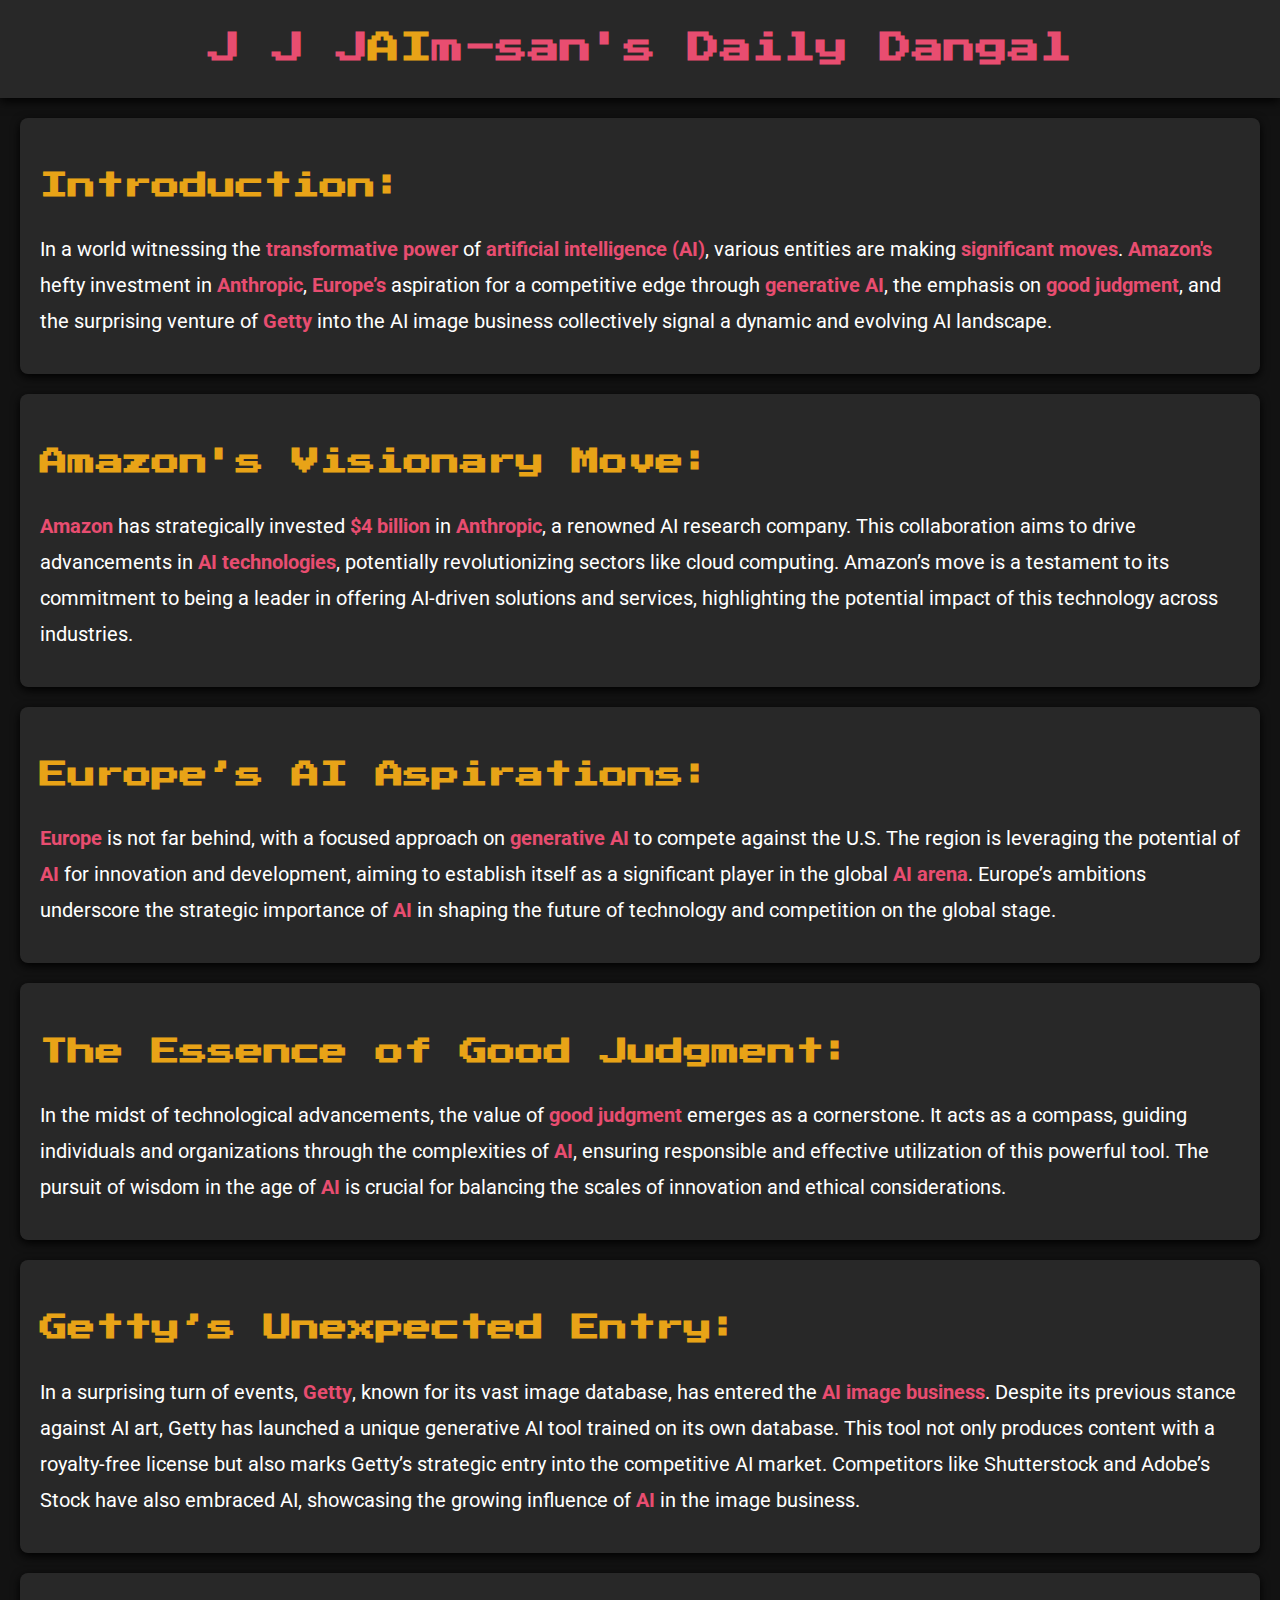
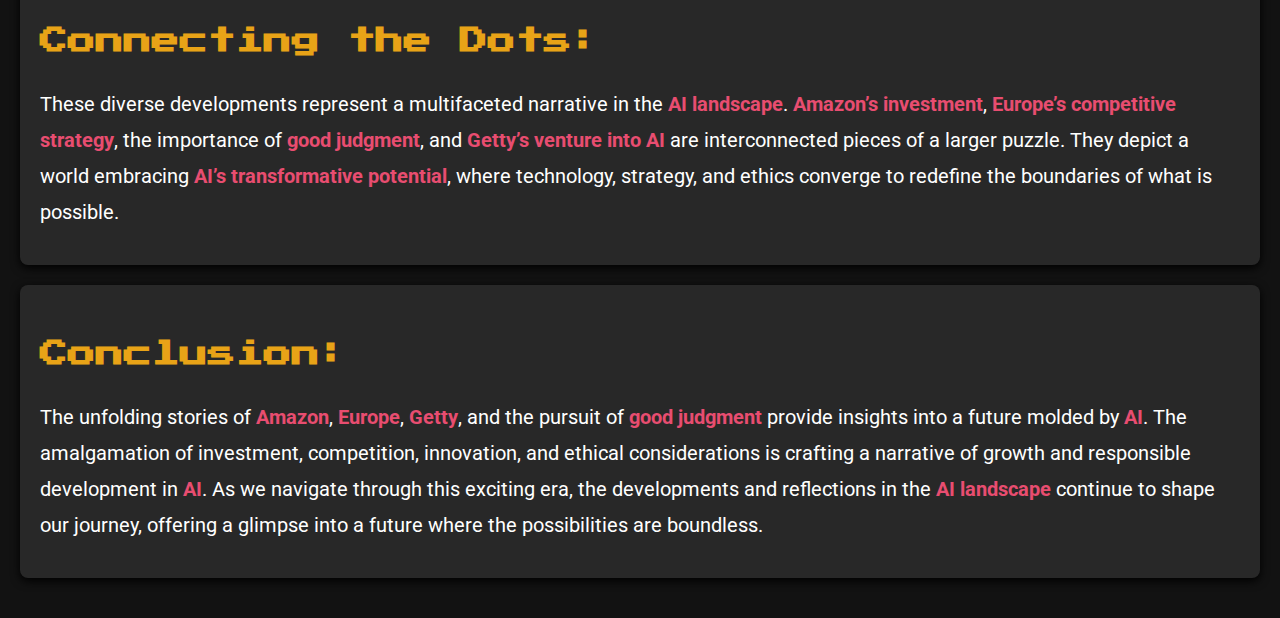
==== newsHour.html @ 9585af48 "Create newsHour.html" ====
<!DOCTYPE html>
<html lang="en">
<head>
    <meta charset="UTF-8">
    <meta name="viewport" content="width=device-width, initial-scale=1.0">
    <title>J J JAIm-san's AI News Universe</title>
    <link href="https://fonts.googleapis.com/css2?family=Roboto:wght@400;700&display=swap" rel="stylesheet">
    <style>
        @import url('https://fonts.googleapis.com/css2?family=Press+Start+2P&display=swap');

        body {
            font-family: 'Roboto', sans-serif;
            margin: 0;
            padding: 0;
            background-color: #121212;
            color: #FFFFFF;
            line-height: 1.8;
            overflow-x: hidden;
        }
        header {
            padding: 20px;
            text-align: center;
            background: #282828;
            box-shadow: 0px 3px 10px #000;
        }
        header h1 {
            margin: 0;
            color: #E84D70;
            font-family: 'Press Start 2P', cursive;
            animation: colorChange 10s infinite;
        }
        header h1 span {
            color: #E8A317;
            font-weight: bold;
        }
        @keyframes colorChange {
            0% { color: #E84D70; }
            25% { color: #E8A317; }
            50% { color: #70E887; }
            75% { color: #7087E8; }
            100% { color: #E84D70; }
        }
        .container {
            padding: 20px;
            animation: fadeIn 2s;
        }
        @keyframes fadeIn {
            from { opacity: 0; }
            to { opacity: 1; }
        }
        .news-segment {
            background: #282828;
            margin-bottom: 20px;
            padding: 20px;
            border-radius: 8px;
            box-shadow: 0px 3px 10px #000;
            position: relative;
        }
        .news-title {
            font-size: 28px;
            margin-bottom: 10px;
            color: #E8A317;
            font-family: 'Press Start 2P', cursive;
            animation: titleColorChange 10s infinite;
        }
        @keyframes titleColorChange {
            0% { color: #E8A317; }
            25% { color: #E84D70; }
            50% { color: #7087E8; }
            75% { color: #70E887; }
            100% { color: #E8A317; }
        }
        .news-content p {
            margin-bottom: 15px;
            font-size: 20px;
        }
        .highlight {
            color: #E84D70;
            font-weight: bold;
        }
        .quote {
            border-left: 3px solid #E8A317;
            padding-left: 10px;
            font-style: italic;
        }
    </style>
</head>
<body>
    <header>
        <h1>J J J<span>AI</span>m-san's Daily Dangal</h1>
    </header>
    <div class="container">
        <div class="news-segment">
            <h2 class="news-title">Introduction:</h2>
            <div class="news-content">
                <p>In a world witnessing the <span class="highlight">transformative power</span> of <span class="highlight">artificial intelligence (AI)</span>, various entities are making <span class="highlight">significant moves</span>. <span class="highlight">Amazon's</span> hefty investment in <span class="highlight">Anthropic</span>, <span class="highlight">Europe’s</span> aspiration for a competitive edge through <span class="highlight">generative AI</span>, the emphasis on <span class="highlight">good judgment</span>, and the surprising venture of <span class="highlight">Getty</span> into the AI image business collectively signal a dynamic and evolving AI landscape.</p>
            </div>
        </div>
        <div class="news-segment">
            <h2 class="news-title">Amazon's Visionary Move:</h2>
            <div class="news-content">
                <p><span class="highlight">Amazon</span> has strategically invested <span class="highlight">$4 billion</span> in <span class="highlight">Anthropic</span>, a renowned AI research company. This collaboration aims to drive advancements in <span class="highlight">AI technologies</span>, potentially revolutionizing sectors like cloud computing. Amazon’s move is a testament to its commitment to being a leader in offering AI-driven solutions and services, highlighting the potential impact of this technology across industries.</p>
            </div>
        </div>
        <div class="news-segment">
            <h2 class="news-title">Europe’s AI Aspirations:</h2>
            <div class="news-content">
                <p><span class="highlight">Europe</span> is not far behind, with a focused approach on <span class="highlight">generative AI</span> to compete against the U.S. The region is leveraging the potential of <span class="highlight">AI</span> for innovation and development, aiming to establish itself as a significant player in the global <span class="highlight">AI arena</span>. Europe’s ambitions underscore the strategic importance of <span class="highlight">AI</span> in shaping the future of technology and competition on the global stage.</p>
            </div>
        </div>
        <div class="news-segment">
            <h2 class="news-title">The Essence of Good Judgment:</h2>
            <div class="news-content">
                <p>In the midst of technological advancements, the value of <span class="highlight">good judgment</span> emerges as a cornerstone. It acts as a compass, guiding individuals and organizations through the complexities of <span class="highlight">AI</span>, ensuring responsible and effective utilization of this powerful tool. The pursuit of wisdom in the age of <span class="highlight">AI</span> is crucial for balancing the scales of innovation and ethical considerations.</p>
            </div>
        </div>
        <div class="news-segment">
            <h2 class="news-title">Getty’s Unexpected Entry:</h2>
            <div class="news-content">
                <p>In a surprising turn of events, <span class="highlight">Getty</span>, known for its vast image database, has entered the <span class="highlight">AI image business</span>. Despite its previous stance against AI art, Getty has launched a unique generative AI tool trained on its own database. This tool not only produces content with a royalty-free license but also marks Getty’s strategic entry into the competitive AI market. Competitors like Shutterstock and Adobe’s Stock have also embraced AI, showcasing the growing influence of <span class="highlight">AI</span> in the image business.</p>
            </div>
        </div>
        <div class="news-segment">
            <h2 class="news-title">Connecting the Dots:</h2>
            <div class="news-content">
                <p>These diverse developments represent a multifaceted narrative in the <span class="highlight">AI landscape</span>. <span class="highlight">Amazon’s investment</span>, <span class="highlight">Europe’s competitive strategy</span>, the importance of <span class="highlight">good judgment</span>, and <span class="highlight">Getty’s venture into AI</span> are interconnected pieces of a larger puzzle. They depict a world embracing <span class="highlight">AI’s transformative potential</span>, where technology, strategy, and ethics converge to redefine the boundaries of what is possible.</p>
            </div>
        </div>
        <div class="news-segment">
            <h2 class="news-title">Conclusion:</h2>
            <div class="news-content">
                <p>The unfolding stories of <span class="highlight">Amazon</span>, <span class="highlight">Europe</span>, <span class="highlight">Getty</span>, and the pursuit of <span class="highlight">good judgment</span> provide insights into a future molded by <span class="highlight">AI</span>. The amalgamation of investment, competition, innovation, and ethical considerations is crafting a narrative of growth and responsible development in <span class="highlight">AI</span>. As we navigate through this exciting era, the developments and reflections in the <span class="highlight">AI landscape</span> continue to shape our journey, offering a glimpse into a future where the possibilities are boundless.</p>
            </div>
        </div>
    </div>
</body>
</html>
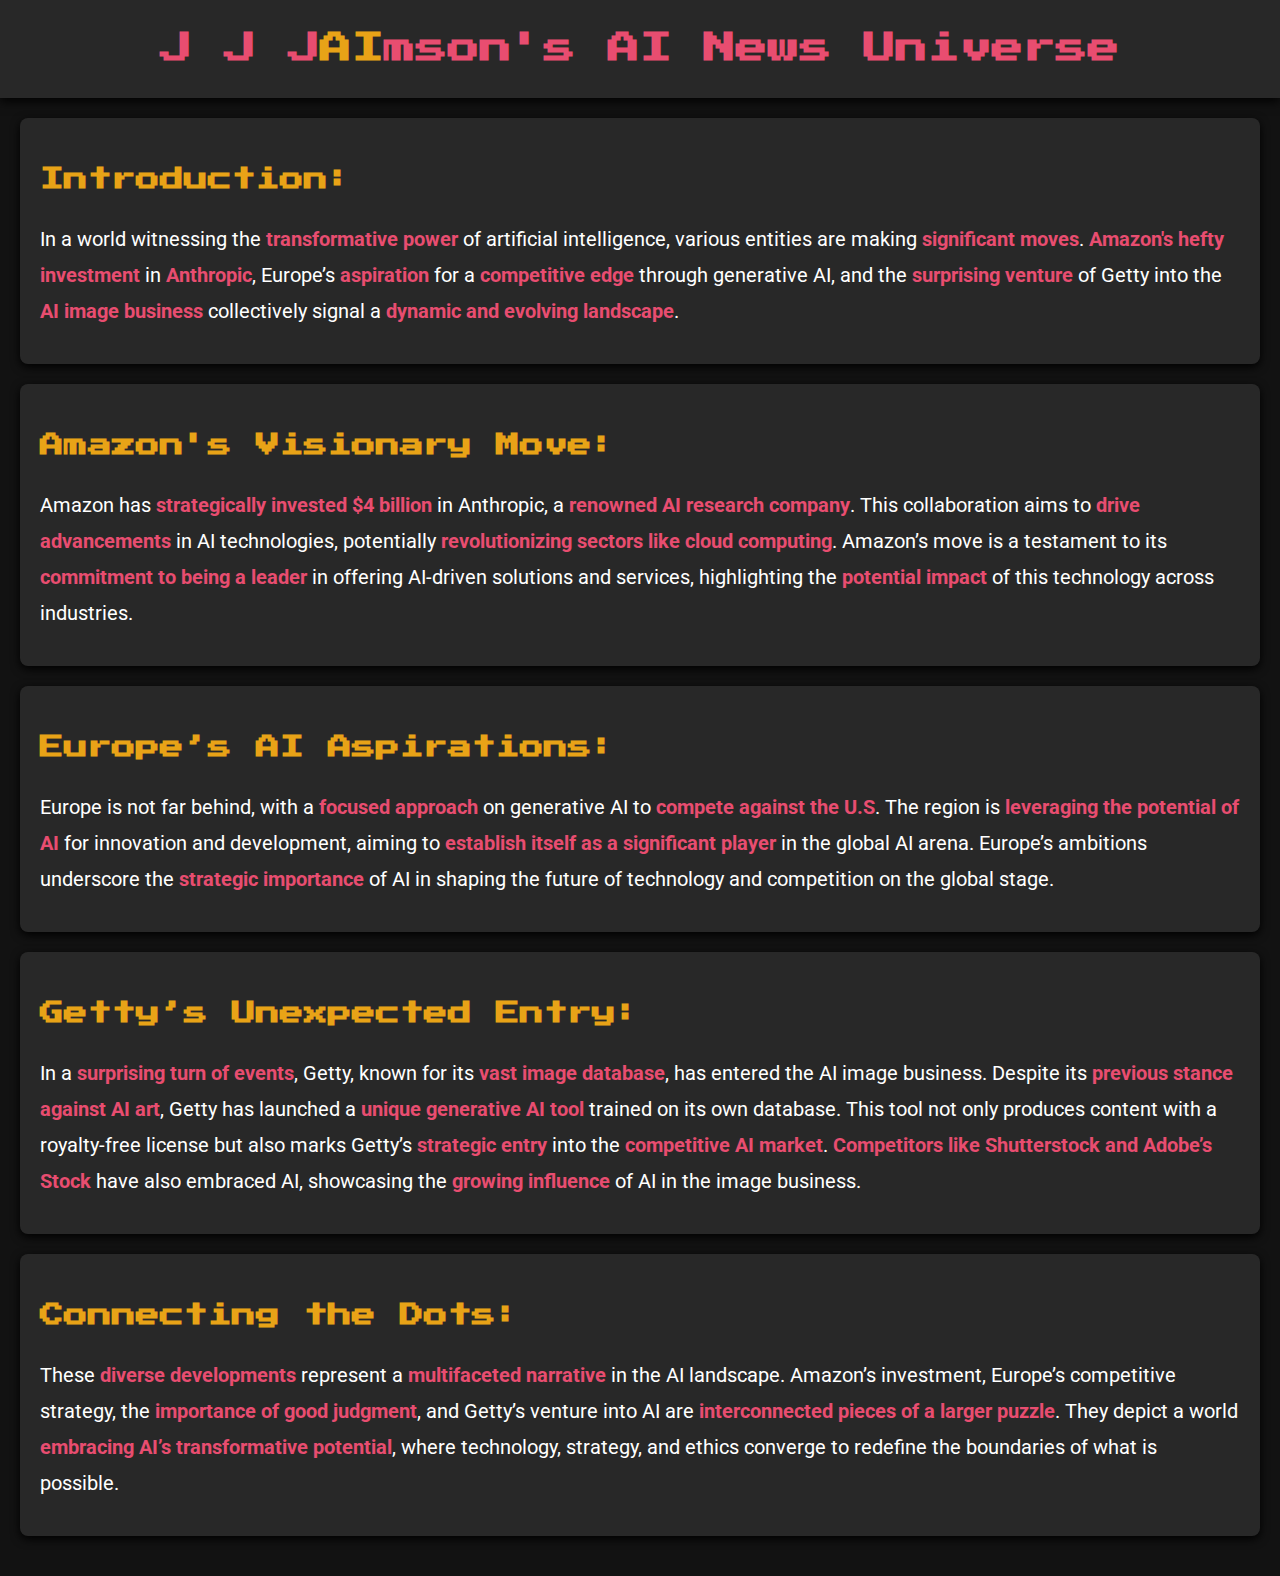
==== commit ba0a302b: "Update newsHour.html" ====
--- a/newsHour.html
+++ b/newsHour.html
@@ -3,7 +3,7 @@
 <head>
     <meta charset="UTF-8">
     <meta name="viewport" content="width=device-width, initial-scale=1.0">
-    <title>J J JAIm-san's AI News Universe</title>
+    <title>J J JAImsom's AI News Universe</title>
     <link href="https://fonts.googleapis.com/css2?family=Roboto:wght@400;700&display=swap" rel="stylesheet">
     <style>
         @import url('https://fonts.googleapis.com/css2?family=Press+Start+2P&display=swap');
@@ -15,7 +15,6 @@
             background-color: #121212;
             color: #FFFFFF;
             line-height: 1.8;
-            overflow-x: hidden;
         }
         header {
             padding: 20px;
@@ -28,10 +27,11 @@
             color: #E84D70;
             font-family: 'Press Start 2P', cursive;
             animation: colorChange 10s infinite;
+            font-size: 1.5rem;
+            word-break: break-word;
         }
         header h1 span {
             color: #E8A317;
-            font-weight: bold;
         }
         @keyframes colorChange {
             0% { color: #E84D70; }
@@ -57,11 +57,12 @@
             position: relative;
         }
         .news-title {
-            font-size: 28px;
+            font-size: 1.2rem;
             margin-bottom: 10px;
             color: #E8A317;
             font-family: 'Press Start 2P', cursive;
             animation: titleColorChange 10s infinite;
+            word-break: break-word;
         }
         @keyframes titleColorChange {
             0% { color: #E8A317; }
@@ -72,64 +73,58 @@
         }
         .news-content p {
             margin-bottom: 15px;
-            font-size: 20px;
+            font-size: 18px;
         }
         .highlight {
             color: #E84D70;
             font-weight: bold;
         }
-        .quote {
-            border-left: 3px solid #E8A317;
-            padding-left: 10px;
-            font-style: italic;
+        @media only screen and (min-width: 600px) {
+            header h1 {
+                font-size: 2rem;
+            }
+            .news-title {
+                font-size: 1.5rem;
+            }
+            .news-content p {
+                font-size: 20px;
+            }
         }
     </style>
 </head>
 <body>
     <header>
-        <h1>J J J<span>AI</span>m-san's Daily Dangal</h1>
+        <h1>J J J<span>AI</span>mson's AI News Universe</h1>
     </header>
     <div class="container">
         <div class="news-segment">
             <h2 class="news-title">Introduction:</h2>
             <div class="news-content">
-                <p>In a world witnessing the <span class="highlight">transformative power</span> of <span class="highlight">artificial intelligence (AI)</span>, various entities are making <span class="highlight">significant moves</span>. <span class="highlight">Amazon's</span> hefty investment in <span class="highlight">Anthropic</span>, <span class="highlight">Europe’s</span> aspiration for a competitive edge through <span class="highlight">generative AI</span>, the emphasis on <span class="highlight">good judgment</span>, and the surprising venture of <span class="highlight">Getty</span> into the AI image business collectively signal a dynamic and evolving AI landscape.</p>
+                <p>In a world witnessing the <span class="highlight">transformative power</span> of artificial intelligence, various entities are making <span class="highlight">significant moves</span>. <span class="highlight">Amazon's hefty investment</span> in <span class="highlight">Anthropic</span>, Europe’s <span class="highlight">aspiration</span> for a <span class="highlight">competitive edge</span> through generative AI, and the <span class="highlight">surprising venture</span> of Getty into the <span class="highlight">AI image business</span> collectively signal a <span class="highlight">dynamic and evolving landscape</span>.</p>
             </div>
         </div>
         <div class="news-segment">
             <h2 class="news-title">Amazon's Visionary Move:</h2>
             <div class="news-content">
-                <p><span class="highlight">Amazon</span> has strategically invested <span class="highlight">$4 billion</span> in <span class="highlight">Anthropic</span>, a renowned AI research company. This collaboration aims to drive advancements in <span class="highlight">AI technologies</span>, potentially revolutionizing sectors like cloud computing. Amazon’s move is a testament to its commitment to being a leader in offering AI-driven solutions and services, highlighting the potential impact of this technology across industries.</p>
+                <p>Amazon has <span class="highlight">strategically invested $4 billion</span> in Anthropic, a <span class="highlight">renowned AI research company</span>. This collaboration aims to <span class="highlight">drive advancements</span> in AI technologies, potentially <span class="highlight">revolutionizing sectors like cloud computing</span>. Amazon’s move is a testament to its <span class="highlight">commitment to being a leader</span> in offering AI-driven solutions and services, highlighting the <span class="highlight">potential impact</span> of this technology across industries.</p>
             </div>
         </div>
         <div class="news-segment">
             <h2 class="news-title">Europe’s AI Aspirations:</h2>
             <div class="news-content">
-                <p><span class="highlight">Europe</span> is not far behind, with a focused approach on <span class="highlight">generative AI</span> to compete against the U.S. The region is leveraging the potential of <span class="highlight">AI</span> for innovation and development, aiming to establish itself as a significant player in the global <span class="highlight">AI arena</span>. Europe’s ambitions underscore the strategic importance of <span class="highlight">AI</span> in shaping the future of technology and competition on the global stage.</p>
-            </div>
-        </div>
-        <div class="news-segment">
-            <h2 class="news-title">The Essence of Good Judgment:</h2>
-            <div class="news-content">
-                <p>In the midst of technological advancements, the value of <span class="highlight">good judgment</span> emerges as a cornerstone. It acts as a compass, guiding individuals and organizations through the complexities of <span class="highlight">AI</span>, ensuring responsible and effective utilization of this powerful tool. The pursuit of wisdom in the age of <span class="highlight">AI</span> is crucial for balancing the scales of innovation and ethical considerations.</p>
+                <p>Europe is not far behind, with a <span class="highlight">focused approach</span> on generative AI to <span class="highlight">compete against the U.S</span>. The region is <span class="highlight">leveraging the potential of AI</span> for innovation and development, aiming to <span class="highlight">establish itself as a significant player</span> in the global AI arena. Europe’s ambitions underscore the <span class="highlight">strategic importance</span> of AI in shaping the future of technology and competition on the global stage.</p>
             </div>
         </div>
         <div class="news-segment">
             <h2 class="news-title">Getty’s Unexpected Entry:</h2>
             <div class="news-content">
-                <p>In a surprising turn of events, <span class="highlight">Getty</span>, known for its vast image database, has entered the <span class="highlight">AI image business</span>. Despite its previous stance against AI art, Getty has launched a unique generative AI tool trained on its own database. This tool not only produces content with a royalty-free license but also marks Getty’s strategic entry into the competitive AI market. Competitors like Shutterstock and Adobe’s Stock have also embraced AI, showcasing the growing influence of <span class="highlight">AI</span> in the image business.</p>
+                <p>In a <span class="highlight">surprising turn of events</span>, Getty, known for its <span class="highlight">vast image database</span>, has entered the AI image business. Despite its <span class="highlight">previous stance against AI art</span>, Getty has launched a <span class="highlight">unique generative AI tool</span> trained on its own database. This tool not only produces content with a royalty-free license but also marks Getty’s <span class="highlight">strategic entry</span> into the <span class="highlight">competitive AI market</span>. <span class="highlight">Competitors like Shutterstock and Adobe’s Stock</span> have also embraced AI, showcasing the <span class="highlight">growing influence</span> of AI in the image business.</p>
             </div>
         </div>
         <div class="news-segment">
             <h2 class="news-title">Connecting the Dots:</h2>
             <div class="news-content">
-                <p>These diverse developments represent a multifaceted narrative in the <span class="highlight">AI landscape</span>. <span class="highlight">Amazon’s investment</span>, <span class="highlight">Europe’s competitive strategy</span>, the importance of <span class="highlight">good judgment</span>, and <span class="highlight">Getty’s venture into AI</span> are interconnected pieces of a larger puzzle. They depict a world embracing <span class="highlight">AI’s transformative potential</span>, where technology, strategy, and ethics converge to redefine the boundaries of what is possible.</p>
-            </div>
-        </div>
-        <div class="news-segment">
-            <h2 class="news-title">Conclusion:</h2>
-            <div class="news-content">
-                <p>The unfolding stories of <span class="highlight">Amazon</span>, <span class="highlight">Europe</span>, <span class="highlight">Getty</span>, and the pursuit of <span class="highlight">good judgment</span> provide insights into a future molded by <span class="highlight">AI</span>. The amalgamation of investment, competition, innovation, and ethical considerations is crafting a narrative of growth and responsible development in <span class="highlight">AI</span>. As we navigate through this exciting era, the developments and reflections in the <span class="highlight">AI landscape</span> continue to shape our journey, offering a glimpse into a future where the possibilities are boundless.</p>
+                <p>These <span class="highlight">diverse developments</span> represent a <span class="highlight">multifaceted narrative</span> in the AI landscape. Amazon’s investment, Europe’s competitive strategy, the <span class="highlight">importance of good judgment</span>, and Getty’s venture into AI are <span class="highlight">interconnected pieces of a larger puzzle</span>. They depict a world <span class="highlight">embracing AI’s transformative potential</span>, where technology, strategy, and ethics converge to redefine the boundaries of what is possible.</p>
             </div>
         </div>
     </div>
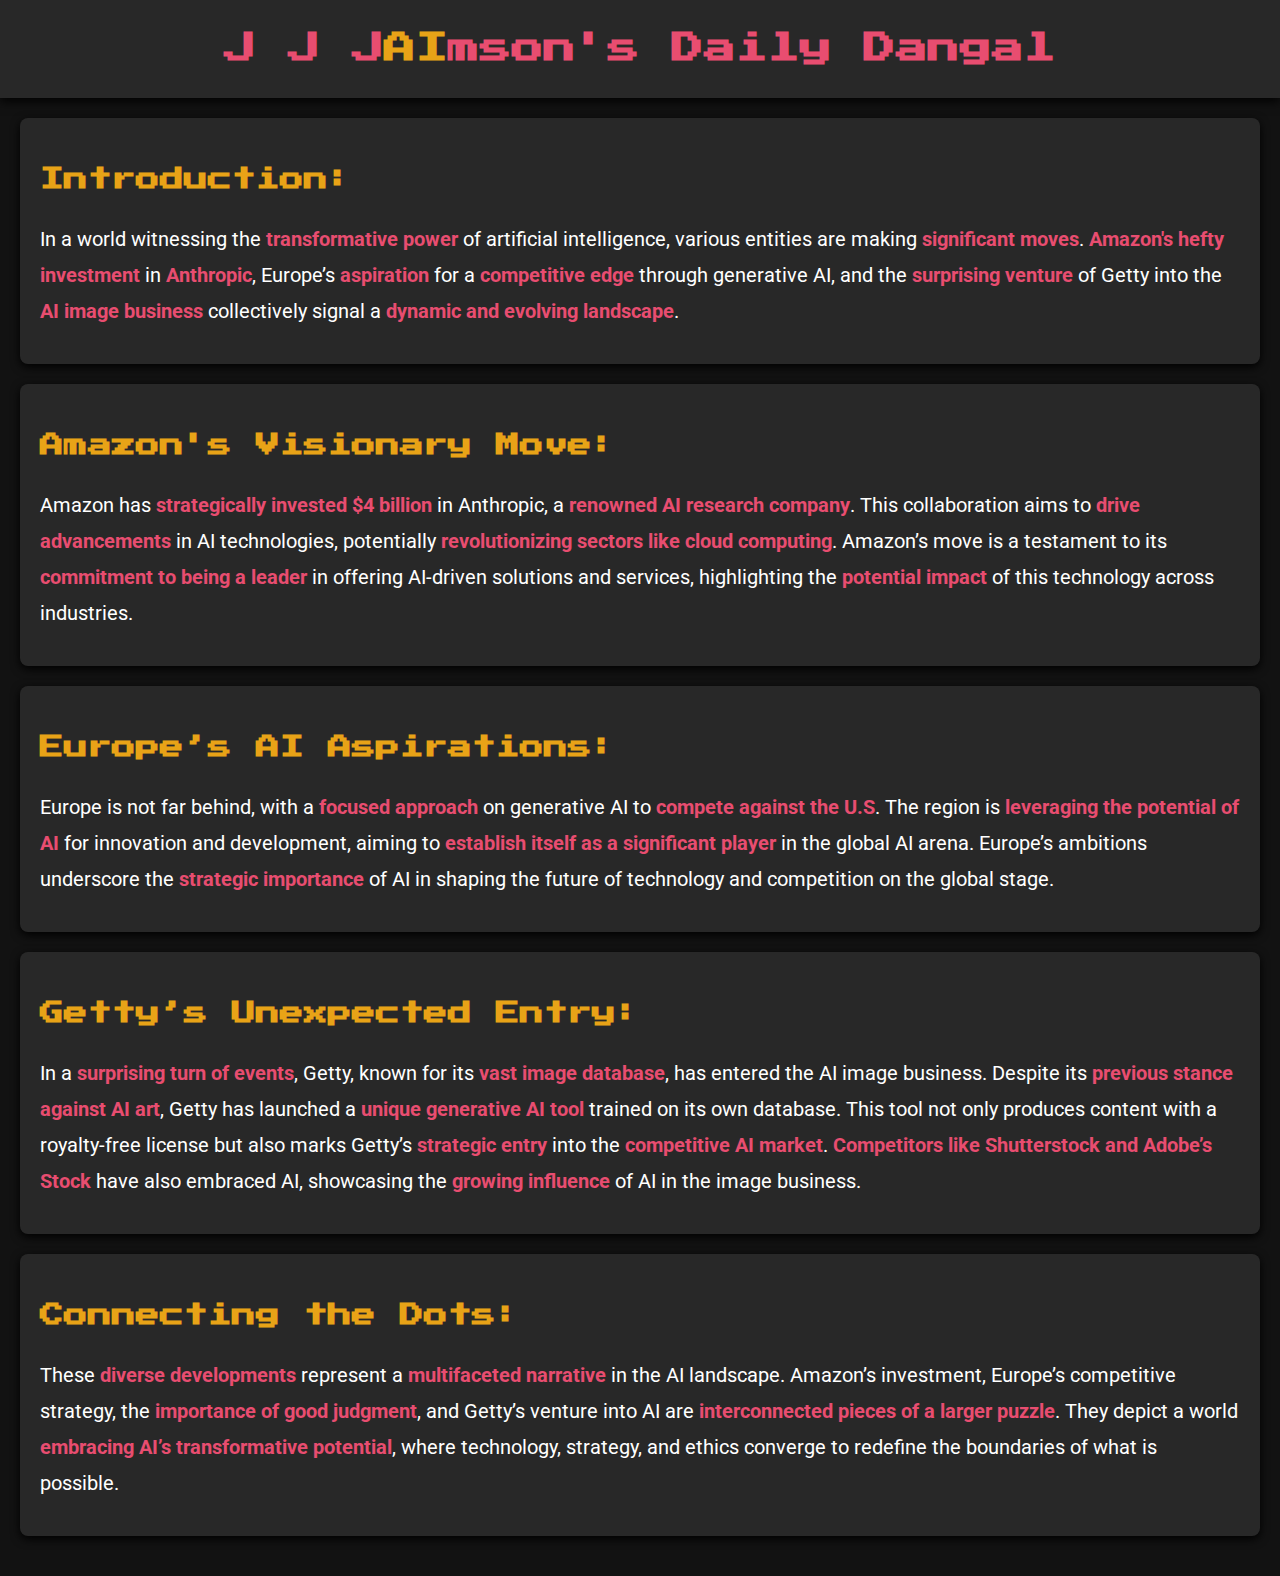
==== commit 858b1cfe: "Update newsHour.html" ====
--- a/newsHour.html
+++ b/newsHour.html
@@ -3,7 +3,7 @@
 <head>
     <meta charset="UTF-8">
     <meta name="viewport" content="width=device-width, initial-scale=1.0">
-    <title>J J JAImsom's AI News Universe</title>
+    <title>J J JAImsom's Daily Dangal</title>
     <link href="https://fonts.googleapis.com/css2?family=Roboto:wght@400;700&display=swap" rel="stylesheet">
     <style>
         @import url('https://fonts.googleapis.com/css2?family=Press+Start+2P&display=swap');
@@ -94,7 +94,7 @@
 </head>
 <body>
     <header>
-        <h1>J J J<span>AI</span>mson's AI News Universe</h1>
+        <h1>J J J<span>AI</span>mson's Daily Dangal</h1>
     </header>
     <div class="container">
         <div class="news-segment">
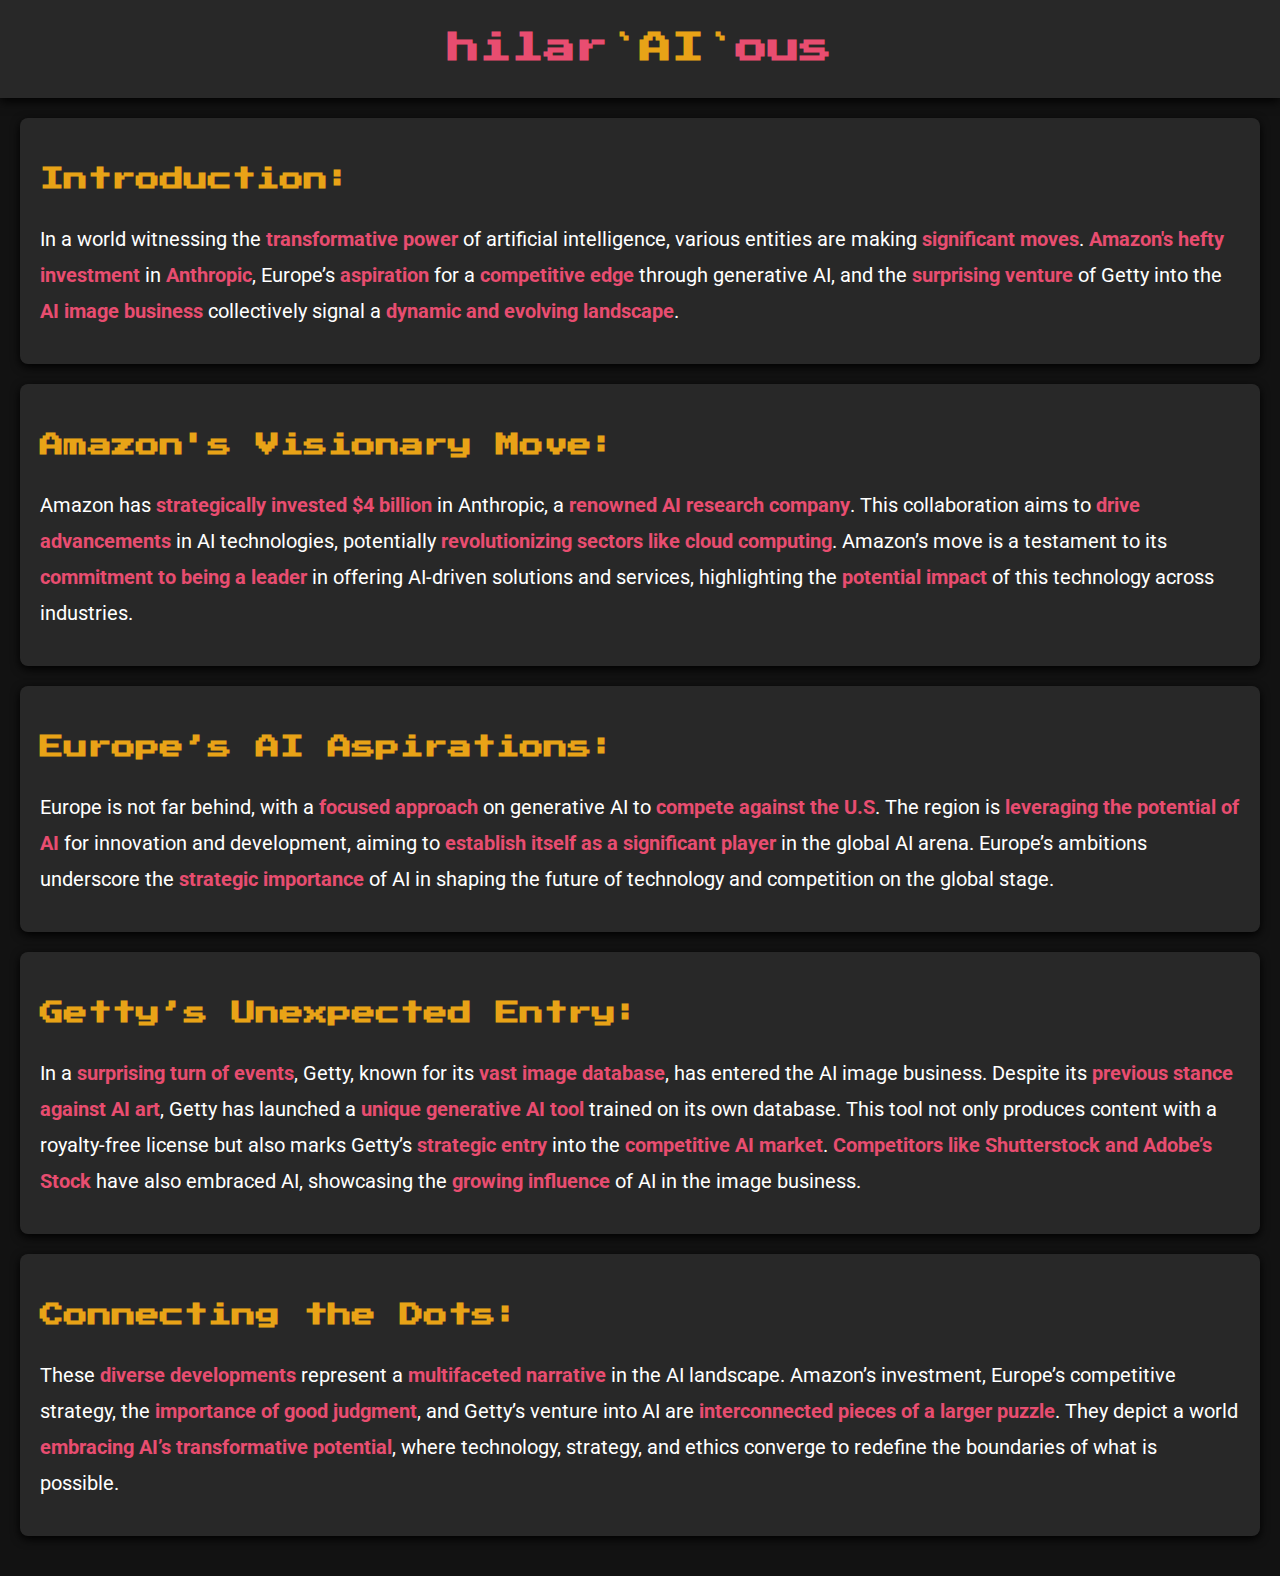
==== commit 65e4365c: "change_channel_title_in_code" ====
--- a/newsHour.html
+++ b/newsHour.html
@@ -3,7 +3,7 @@
 <head>
     <meta charset="UTF-8">
     <meta name="viewport" content="width=device-width, initial-scale=1.0">
-    <title>J J JAImsom's Daily Dangal</title>
+    <title>hilar`AI`rious</title>
     <link href="https://fonts.googleapis.com/css2?family=Roboto:wght@400;700&display=swap" rel="stylesheet">
     <style>
         @import url('https://fonts.googleapis.com/css2?family=Press+Start+2P&display=swap');
@@ -94,7 +94,7 @@
 </head>
 <body>
     <header>
-        <h1>J J J<span>AI</span>mson's Daily Dangal</h1>
+        <h1>hilar<span>`AI`</span>ous</h1>
     </header>
     <div class="container">
         <div class="news-segment">
